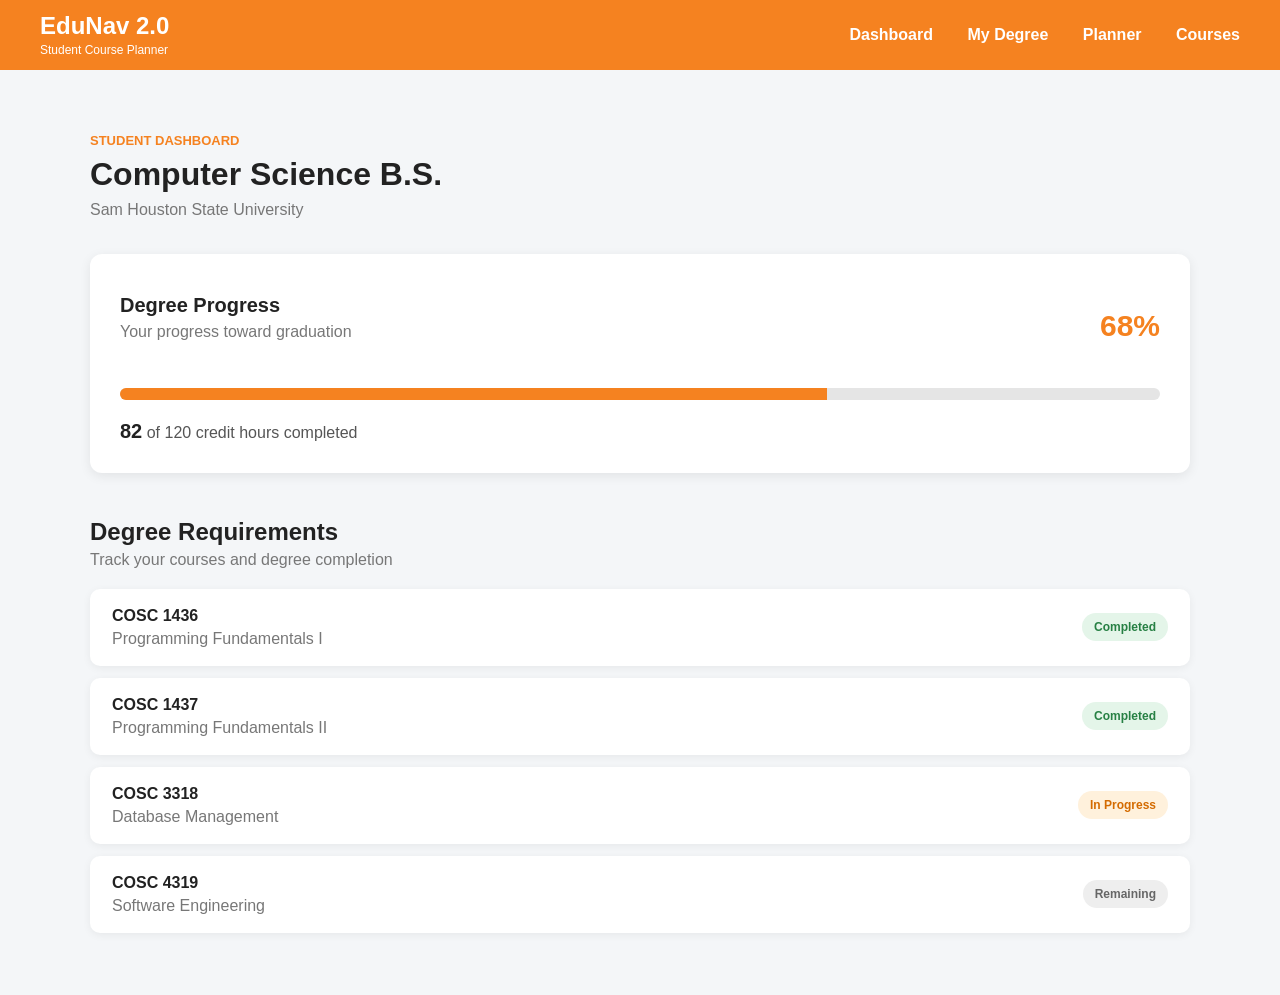
==== index.html @ 0a09f998 "Initial EduNav 2.0 frontend" ====
<!DOCTYPE html>
<html>
<head>
    <title>EduNav 2.0</title>
    <link rel="stylesheet" href="style.css">
<head>
<body>
<header class="navbar">

    <div class="logo">
        <h1>EduNav 2.0</h1>
        <span>Student Course Planner</span>
    </div>

    <nav>
        <a href="#">Dashboard</a>
        <a href="#">My Degree</a>
        <a href="planner.html">Planner</a>
        <a href="#">Courses</a>
    </nav>

</header>
<main class="dashboard">

    <section class="welcome">
        <p>STUDENT DASHBOARD</p>
        <h2>Computer Science B.S.</h2>
        <span>Sam Houston State University</span>
    </section>

    <section class="progress-card">

        <div class="progress-header">
            <div>
                <h3>Degree Progress</h3>
                <p>Your progress toward graduation</p>
            </div>

            <h2>68%</h2>
        </div>

        <div class="progress-bar">
            <div class="progress-fill"></div>
        </div>

        <div class="credit-info">
            <strong>82</strong> of 120 credit hours completed
        </div>

    </section>
    <section class="requirements">

    <div class="section-title">
        <h2>Degree Requirements</h2>
        <p>Track your courses and degree completion</p>
    </div>

    <div class="course-list">

        <div class="course completed">
            <div>
                <h3>COSC 1436</h3>
                <p>Programming Fundamentals I</p>
            </div>
            <span>Completed</span>
        </div>

        <div class="course completed">
            <div>
                <h3>COSC 1437</h3>
                <p>Programming Fundamentals II</p>
            </div>
            <span>Completed</span>
        </div>

        <div class="course in-progress">
            <div>
                <h3>COSC 3318</h3>
                <p>Database Management</p>
            </div>
            <span>In Progress</span>
        </div>

        <div class="course remaining">
            <div>
                <h3>COSC 4319</h3>
                <p>Software Engineering</p>
            </div>
            <span>Remaining</span>
        </div>

    </div>

</section>

</main>

</body>
</html>
---- style.css ----
body {
    margin: 0;
    font-family: Arial, sans-serif;
    background-color: #f4f6f8;
    color: #222222;
}
.navbar {
    height: 70px;
    background-color: #f58220;
    display: flex;
    align-items: center;
    justify-content: space-between;
    padding: 0 40px;
}

.logo h1 {
    margin: 0;
    font-size: 24px;
    color: white;
}

.logo span {
    color: white;
    font-size: 12px;
}

nav a {
    color: white;
    text-decoration: none;
    margin-left: 30px;
    font-weight: bold;
}

nav a:hover {
    text-decoration: underline;
}
.dashboard {
    max-width: 1100px;
    margin: 0 auto;
    padding: 50px 40px;
}

.welcome p {
    color: #f58220;
    font-size: 13px;
    font-weight: bold;
    margin-bottom: 8px;
}

.welcome h2 {
    font-size: 32px;
    margin: 0;
}

.welcome span {
    color: #777;
    display: block;
    margin-top: 8px;
}

.progress-card {
    background-color: white;
    margin-top: 35px;
    padding: 30px;
    border-radius: 12px;
    box-shadow: 0 3px 12px rgba(0, 0, 0, 0.08);
}

.progress-header {
    display: flex;
    justify-content: space-between;
    align-items: center;
}

.progress-header h3 {
    margin: 0;
    font-size: 20px;
}

.progress-header p {
    color: #777;
    margin-top: 6px;
}

.progress-header h2 {
    color: #f58220;
    font-size: 30px;
}

.progress-bar {
    width: 100%;
    height: 12px;
    background-color: #e5e5e5;
    border-radius: 10px;
    overflow: hidden;
    margin: 20px 0;
}

.progress-fill {
    width: 68%;
    height: 100%;
    background-color: #f58220;
}

.credit-info {
    color: #555;
}

.credit-info strong {
    color: #222;
    font-size: 20px;
}
.requirements {
    margin-top: 45px;
}

.section-title h2 {
    margin-bottom: 5px;
}

.section-title p {
    margin-top: 0;
    color: #777;
}

.course-list {
    margin-top: 20px;
}

.course {
    background-color: white;
    padding: 18px 22px;
    margin-bottom: 12px;
    border-radius: 10px;

    display: flex;
    justify-content: space-between;
    align-items: center;

    box-shadow: 0 2px 8px rgba(0, 0, 0, 0.06);
}

.course h3 {
    margin: 0;
    font-size: 16px;
}

.course p {
    margin: 5px 0 0;
    color: #777;
}

.course span {
    padding: 7px 12px;
    border-radius: 20px;
    font-size: 12px;
    font-weight: bold;
}

.completed span {
    background-color: #e4f5e9;
    color: #278044;
}

.in-progress span {
    background-color: #fff1dc;
    color: #d46b00;
}

.remaining span {
    background-color: #eeeeee;
    color: #666666;
}
.semester-card {
    background-color: white;
    margin-top: 35px;
    padding: 30px;
    border-radius: 12px;
    box-shadow: 0 3px 12px rgba(0, 0, 0, 0.08);
}

.semester-header {
    display: flex;
    justify-content: space-between;
    align-items: center;
    margin-bottom: 25px;
}

.semester-header h2 {
    margin: 0;
}

.semester-header p {
    color: #777;
    margin-top: 5px;
}

.semester-credits {
    text-align: right;
}

.semester-credits strong {
    display: block;
    color: #f58220;
    font-size: 28px;
}

.semester-credits span {
    color: #777;
    font-size: 12px;
}

.planned-course {
    border: 1px solid #e5e5e5;
    padding: 16px 18px;
    border-radius: 8px;
    margin-bottom: 12px;

    display: flex;
    justify-content: space-between;
    align-items: center;
}

.planned-course h3 {
    margin: 0;
    font-size: 16px;
}

.planned-course p {
    margin: 5px 0 0;
    color: #777;
}

.planned-course > span {
    color: #555;
    font-size: 13px;
}

.add-course-button {
    margin-top: 15px;
    background-color: #f58220;
    color: white;
    border: none;
    padding: 12px 20px;
    border-radius: 7px;
    font-size: 14px;
    font-weight: bold;
    cursor: pointer;
}

.add-course-button:hover {
    background-color: #d96d0b;
}
.course-selector {
    display: none;
    margin-top: 20px;
    padding: 20px;
    background-color: #f7f7f7;
    border: 1px solid #dddddd;
    border-radius: 8px;
}

.course-selector h3 {
    margin-top: 0;
}

.course-selector p {
    color: #777;
}

.course-selector select {
    width: 100%;
    padding: 12px;
    border: 1px solid #cccccc;
    border-radius: 6px;
    font-size: 14px;
    margin-bottom: 15px;
}
.course-selector #confirmCourseButton {
    background-color: #f58220;
    color: white;
    border: none;
    padding: 11px 18px;
    border-radius: 6px;
    font-weight: bold;
    cursor: pointer;
    display: block;
}
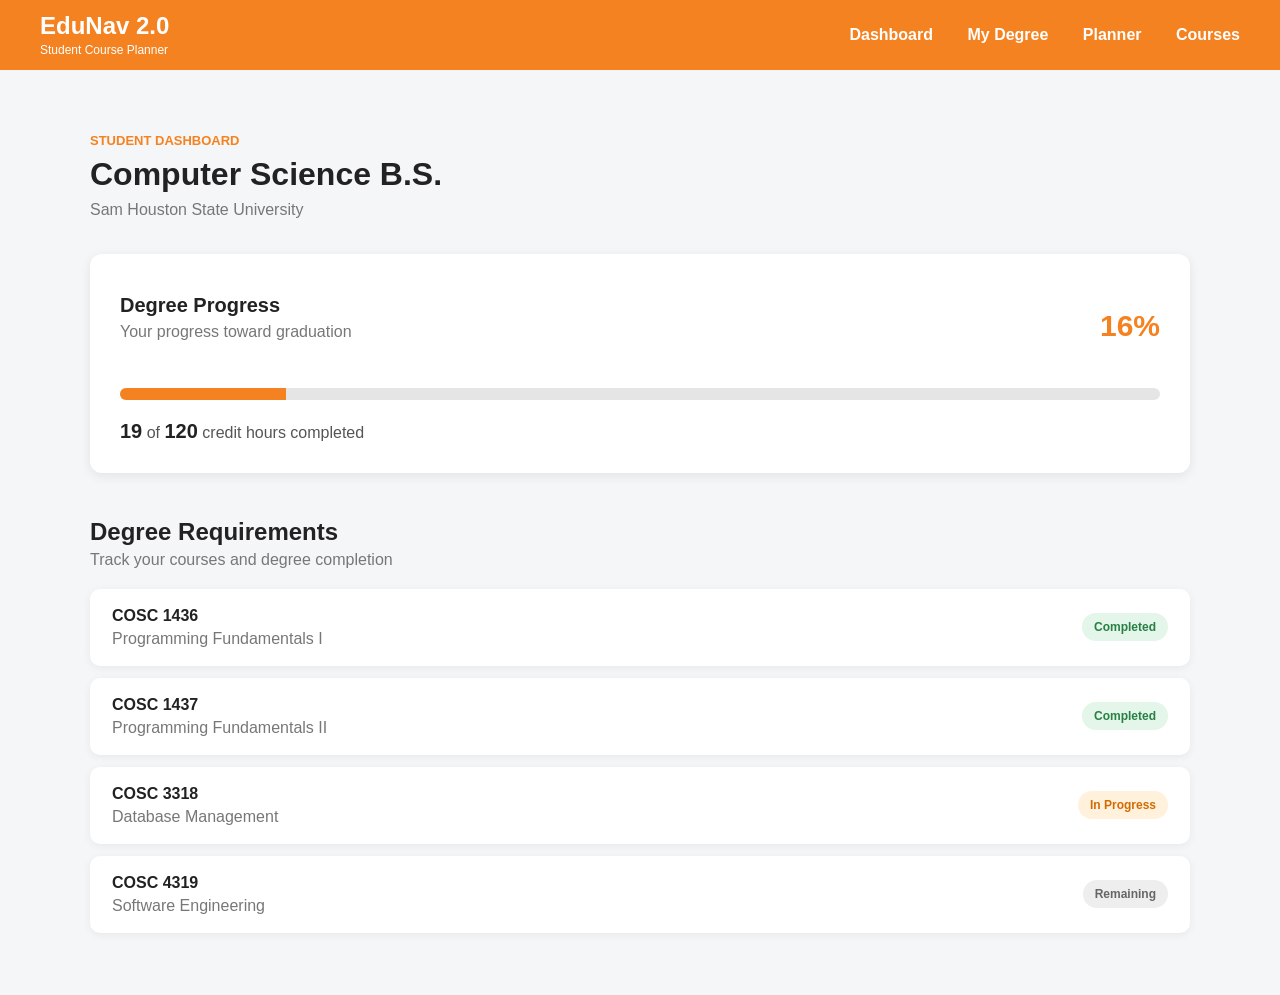
==== commit cde138a9: "Update EduNav 2.0 frontend with all completed features" ====
--- a/index.html
+++ b/index.html
@@ -1,10 +1,15 @@
 <!DOCTYPE html>
-<html>
+<html lang="en">
+
 <head>
+    <meta charset="UTF-8">
+    <meta name="viewport" content="width=device-width, initial-scale=1.0">
     <title>EduNav 2.0</title>
     <link rel="stylesheet" href="style.css">
-<head>
+</head>
+
 <body>
+
 <header class="navbar">
 
     <div class="logo">
@@ -13,14 +18,17 @@
     </div>
 
     <nav>
-        <a href="#">Dashboard</a>
-        <a href="#">My Degree</a>
+        <a href="index.html">Dashboard</a>
+        <a href="degree.html">My Degree</a>
         <a href="planner.html">Planner</a>
-        <a href="#">Courses</a>
+        <a href="courses.html">Courses</a>
     </nav>
 
 </header>
+
 <main class="dashboard">
+
+    <!-- WELCOME SECTION -->
 
     <section class="welcome">
         <p>STUDENT DASHBOARD</p>
@@ -28,72 +36,116 @@
         <span>Sam Houston State University</span>
     </section>
 
+
+    <!-- DEGREE PROGRESS -->
+
     <section class="progress-card">
 
         <div class="progress-header">
+
             <div>
                 <h3>Degree Progress</h3>
                 <p>Your progress toward graduation</p>
             </div>
 
-            <h2>68%</h2>
+            <h2 id="dashboardProgressPercent">68%</h2>
+
         </div>
 
         <div class="progress-bar">
-            <div class="progress-fill"></div>
+
+            <div
+                class="progress-fill"
+                id="dashboardProgressFill"
+                style="width: 68%;">
+            </div>
+
         </div>
 
         <div class="credit-info">
-            <strong>82</strong> of 120 credit hours completed
+
+            <strong id="dashboardCompletedCredits">82</strong>
+            of
+            <strong id="dashboardRequiredCredits">120</strong>
+            credit hours completed
+
         </div>
 
     </section>
+
+
+    <!-- DEGREE REQUIREMENTS -->
+
     <section class="requirements">
 
-    <div class="section-title">
-        <h2>Degree Requirements</h2>
-        <p>Track your courses and degree completion</p>
-    </div>
-
-    <div class="course-list">
-
-        <div class="course completed">
-            <div>
-                <h3>COSC 1436</h3>
-                <p>Programming Fundamentals I</p>
-            </div>
-            <span>Completed</span>
+        <div class="section-title">
+            <h2>Degree Requirements</h2>
+            <p>Track your courses and degree completion</p>
         </div>
 
-        <div class="course completed">
-            <div>
-                <h3>COSC 1437</h3>
-                <p>Programming Fundamentals II</p>
+        <div class="course-list">
+
+            <div class="course completed">
+
+                <div>
+                    <h3>COSC 1436</h3>
+                    <p>Programming Fundamentals I</p>
+                </div>
+
+                <span>Completed</span>
+
             </div>
-            <span>Completed</span>
+
+
+            <div class="course completed">
+
+                <div>
+                    <h3>COSC 1437</h3>
+                    <p>Programming Fundamentals II</p>
+                </div>
+
+                <span>Completed</span>
+
+            </div>
+
+
+            <div class="course in-progress">
+
+                <div>
+                    <h3>COSC 3318</h3>
+                    <p>Database Management</p>
+                </div>
+
+                <span>In Progress</span>
+
+            </div>
+
+
+            <div class="course remaining">
+
+                <div>
+                    <h3>COSC 4319</h3>
+                    <p>Software Engineering</p>
+                </div>
+
+                <span>Remaining</span>
+
+            </div>
+
         </div>
 
-        <div class="course in-progress">
-            <div>
-                <h3>COSC 3318</h3>
-                <p>Database Management</p>
-            </div>
-            <span>In Progress</span>
-        </div>
-
-        <div class="course remaining">
-            <div>
-                <h3>COSC 4319</h3>
-                <p>Software Engineering</p>
-            </div>
-            <span>Remaining</span>
-        </div>
-
-    </div>
-
-</section>
+    </section>
 
 </main>
 
+
+<!-- SHARED STUDENT DATA -->
+
+<script src="student-data.js"></script>
+
+<!-- DASHBOARD FUNCTIONALITY -->
+
+<script src="dashboard.js"></script>
+
 </body>
 </html>
--- a/style.css
+++ b/style.css
@@ -286,3 +286,1042 @@
     cursor: pointer;
     display: block;
 }
+/* =====================================
+   EDUNAV 2.0 - SEMESTER PLANNER
+===================================== */
+
+
+/* PLANNER ACTION BUTTONS */
+
+.planner-actions {
+    display: flex;
+    gap: 15px;
+    margin-top: 30px;
+    flex-wrap: wrap;
+}
+
+.planner-actions button {
+    padding: 12px 20px;
+    border: none;
+    border-radius: 7px;
+    font-weight: bold;
+    font-size: 14px;
+    cursor: pointer;
+}
+
+#addSemesterButton {
+    background-color: #f58220;
+    color: white;
+}
+
+#addSemesterButton:hover {
+    background-color: #d96d0b;
+}
+
+.reset-button {
+    background-color: #e5e7eb;
+    color: #333;
+}
+
+
+/* SEMESTER CARD */
+
+.semester-card {
+    background-color: white;
+    margin-top: 30px;
+    padding: 30px;
+    border-radius: 12px;
+    box-shadow: 0 3px 12px rgba(0,0,0,0.08);
+}
+
+.semester-header {
+    display: flex;
+    justify-content: space-between;
+    align-items: center;
+    margin-bottom: 25px;
+}
+
+.semester-header h2 {
+    margin: 0;
+}
+
+.semester-header p {
+    color: #777;
+    margin-top: 5px;
+}
+
+.semester-credits {
+    text-align: right;
+}
+
+.semester-credits strong {
+    display: block;
+    color: #f58220;
+    font-size: 28px;
+}
+
+.semester-credits span {
+    color: #777;
+    font-size: 12px;
+}
+
+
+/* COURSE CARDS */
+
+.planned-course {
+    border: 1px solid #e5e5e5;
+    padding: 16px 18px;
+    border-radius: 8px;
+    margin-bottom: 12px;
+
+    display: flex;
+    justify-content: space-between;
+    align-items: center;
+    gap: 15px;
+}
+
+.planned-course h3 {
+    margin: 0;
+    font-size: 16px;
+}
+
+.planned-course p {
+    margin: 5px 0 0;
+    color: #777;
+}
+
+.course-right {
+    display: flex;
+    align-items: center;
+    gap: 20px;
+}
+
+.course-right span {
+    color: #555;
+    font-size: 13px;
+}
+
+.remove-course-button {
+    background-color: #fee2e2;
+    color: #dc2626;
+    border: none;
+    border-radius: 6px;
+    padding: 8px 12px;
+    cursor: pointer;
+    font-weight: bold;
+}
+
+.remove-course-button:hover {
+    background-color: #fecaca;
+}
+
+
+/* SEMESTER BUTTONS */
+
+.semester-buttons {
+    display: flex;
+    gap: 12px;
+    margin-top: 20px;
+    flex-wrap: wrap;
+}
+
+.add-course-button {
+    background-color: #f58220;
+    color: white;
+    border: none;
+    padding: 12px 20px;
+    border-radius: 7px;
+    font-size: 14px;
+    font-weight: bold;
+    cursor: pointer;
+}
+
+.add-course-button:hover {
+    background-color: #d96d0b;
+}
+
+.delete-semester-button {
+    background-color: #fee2e2;
+    color: #dc2626;
+    border: none;
+    padding: 12px 20px;
+    border-radius: 7px;
+    font-weight: bold;
+    cursor: pointer;
+}
+
+.delete-semester-button:hover {
+    background-color: #fecaca;
+}
+
+
+/* EMPTY SEMESTER MESSAGE */
+
+.empty-semester {
+    padding: 20px;
+    text-align: center;
+    color: #888;
+    border: 1px dashed #ddd;
+    border-radius: 8px;
+}
+
+
+/* MODAL BACKGROUND */
+
+.modal-overlay {
+    display: none;
+    position: fixed;
+    inset: 0;
+
+    background-color: rgba(0, 0, 0, 0.5);
+
+    justify-content: center;
+    align-items: center;
+
+    z-index: 1000;
+    padding: 20px;
+    box-sizing: border-box;
+}
+
+
+/* MODAL BOX */
+
+.modal-content {
+    background-color: white;
+    padding: 30px;
+    border-radius: 12px;
+
+    width: 100%;
+    max-width: 450px;
+
+    box-shadow: 0 10px 30px rgba(0,0,0,0.2);
+}
+
+.modal-header {
+    display: flex;
+    justify-content: space-between;
+    align-items: center;
+}
+
+.modal-header h2 {
+    margin: 0;
+}
+
+.close-modal {
+    background: none;
+    border: none;
+    font-size: 28px;
+    cursor: pointer;
+    color: #777;
+}
+
+.modal-content p {
+    color: #777;
+    margin: 15px 0 25px;
+}
+
+.modal-content label {
+    display: block;
+    margin-bottom: 10px;
+    font-weight: bold;
+}
+
+.modal-content select {
+    width: 100%;
+    padding: 12px;
+    border: 1px solid #ddd;
+    border-radius: 7px;
+    font-size: 14px;
+    box-sizing: border-box;
+}
+
+
+/* MODAL BUTTONS */
+
+.modal-actions {
+    display: flex;
+    justify-content: flex-end;
+    gap: 12px;
+    margin-top: 25px;
+}
+
+.modal-actions button {
+    padding: 12px 18px;
+    border: none;
+    border-radius: 7px;
+    cursor: pointer;
+    font-weight: bold;
+}
+
+.cancel-button {
+    background-color: #e5e7eb;
+    color: #333;
+}
+
+.confirm-button {
+    background-color: #f58220;
+    color: white;
+}
+
+.confirm-button:hover {
+    background-color: #d96d0b;
+}
+
+
+/* RESPONSIVE LAYOUT */
+
+@media (max-width: 600px) {
+
+    .semester-header {
+        align-items: flex-start;
+        gap: 15px;
+    }
+
+    .planned-course {
+        flex-direction: column;
+        align-items: flex-start;
+    }
+
+    .course-right {
+        width: 100%;
+        justify-content: space-between;
+    }
+
+}/* ADD SEMESTER FORM */
+
+.add-semester-form {
+    display: none;
+    background-color: white;
+    padding: 25px;
+    margin-top: 25px;
+    border-radius: 12px;
+    box-shadow: 0 3px 12px rgba(0,0,0,0.08);
+}
+
+.add-semester-form h3 {
+    margin-top: 0;
+}
+
+.add-semester-form label {
+    display: block;
+    margin-top: 15px;
+    margin-bottom: 8px;
+    font-weight: bold;
+}
+
+.add-semester-form select,
+.add-semester-form input {
+    width: 100%;
+    padding: 12px;
+    border: 1px solid #ddd;
+    border-radius: 7px;
+    box-sizing: border-box;
+}
+
+.semester-form-buttons {
+    display: flex;
+    gap: 12px;
+    margin-top: 20px;
+}
+
+.semester-form-buttons button {
+    padding: 12px 18px;
+    border: none;
+    border-radius: 7px;
+    cursor: pointer;
+    font-weight: bold;
+}
+
+#createSemesterButton {
+    background-color: #f58220;
+    color: white;
+}
+
+#cancelSemesterButton {
+    background-color: #e5e7eb;
+    color: #333;
+}/* ==========================================
+   EDUNAV 2.0 - COURSE CATALOG
+========================================== */
+
+.catalog-controls {
+    background: white;
+    padding: 28px;
+    margin-top: 30px;
+    border-radius: 12px;
+    box-shadow: 0 3px 12px rgba(0,0,0,0.08);
+}
+
+.catalog-controls label {
+    display: block;
+    font-size: 13px;
+    font-weight: bold;
+    margin-bottom: 9px;
+}
+
+.catalog-search input {
+    width: 100%;
+    padding: 14px 16px;
+    border: 1px solid #dddddd;
+    border-radius: 8px;
+    font-size: 15px;
+    box-sizing: border-box;
+}
+
+.catalog-search input:focus,
+.catalog-filters select:focus {
+    outline: 2px solid #f58220;
+    outline-offset: 1px;
+}
+
+.catalog-filters {
+    display: grid;
+    grid-template-columns: repeat(3, minmax(0, 1fr));
+    gap: 18px;
+    margin-top: 22px;
+}
+
+.catalog-filters select {
+    width: 100%;
+    padding: 12px;
+    border: 1px solid #dddddd;
+    border-radius: 7px;
+    background: white;
+    font-size: 14px;
+}
+
+.catalog-results {
+    margin-top: 32px;
+}
+
+.catalog-results-header {
+    display: flex;
+    justify-content: space-between;
+    align-items: center;
+    gap: 15px;
+    margin-bottom: 18px;
+}
+
+.catalog-results-header h3 {
+    margin: 0;
+    font-size: 21px;
+}
+
+.catalog-results-header span {
+    color: #777;
+    font-size: 14px;
+}
+
+.catalog-course-card {
+    display: flex;
+    justify-content: space-between;
+    align-items: center;
+    gap: 25px;
+    background: white;
+    border: 1px solid #e5e7eb;
+    border-radius: 10px;
+    padding: 22px 25px;
+    margin-bottom: 14px;
+    box-shadow: 0 2px 8px rgba(0,0,0,0.04);
+}
+
+.catalog-course-code {
+    color: #f58220;
+    font-weight: bold;
+    font-size: 14px;
+    margin-bottom: 6px;
+}
+
+.catalog-course-card h4 {
+    font-size: 18px;
+    margin: 0 0 9px;
+}
+
+.catalog-course-card p {
+    color: #777;
+    font-size: 14px;
+    line-height: 1.5;
+    margin: 0;
+}
+
+.catalog-course-actions {
+    display: flex;
+    flex-direction: column;
+    align-items: flex-end;
+    gap: 12px;
+    flex-shrink: 0;
+}
+
+.catalog-credit-label {
+    color: #555;
+    font-size: 13px;
+}
+
+.catalog-status {
+    display: inline-block;
+    padding: 6px 11px;
+    border-radius: 20px;
+    font-size: 12px;
+    font-weight: bold;
+}
+
+.catalog-status.completed {
+    background: #dcfce7;
+    color: #166534;
+}
+
+.catalog-status.in-progress {
+    background: #fef3c7;
+    color: #92400e;
+}
+
+.catalog-status.not-started {
+    background: #e5e7eb;
+    color: #555;
+}
+
+.catalog-details-button {
+    background: #f58220;
+    color: white;
+    border: none;
+    padding: 10px 16px;
+    border-radius: 7px;
+    font-weight: bold;
+    cursor: pointer;
+}
+
+.catalog-details-button:hover {
+    background: #d96d0b;
+}
+
+.catalog-empty {
+    padding: 40px;
+    background: white;
+    border: 1px dashed #dddddd;
+    border-radius: 10px;
+    color: #777;
+    text-align: center;
+}
+
+.catalog-empty[hidden] {
+    display: none;
+}
+
+/* COURSE DETAILS WINDOW */
+
+.catalog-modal {
+    position: fixed;
+    inset: 0;
+    background: rgba(0,0,0,0.55);
+    display: flex;
+    justify-content: center;
+    align-items: center;
+    z-index: 2000;
+    padding: 20px;
+    box-sizing: border-box;
+}
+
+.catalog-modal[hidden] {
+    display: none;
+}
+
+.catalog-modal-content {
+    background: white;
+    border-radius: 12px;
+    padding: 30px;
+    width: 100%;
+    max-width: 520px;
+    max-height: 85vh;
+    overflow-y: auto;
+    box-sizing: border-box;
+    box-shadow: 0 12px 35px rgba(0,0,0,0.2);
+}
+
+.catalog-modal-header {
+    display: flex;
+    justify-content: space-between;
+    align-items: center;
+}
+
+.catalog-modal-header h2 {
+    color: #f58220;
+    margin: 0;
+}
+
+.catalog-close-button {
+    background: transparent;
+    border: none;
+    font-size: 28px;
+    color: #777;
+    cursor: pointer;
+}
+
+.catalog-modal-content h3 {
+    margin: 15px 0;
+}
+
+#detailCourseDescription {
+    color: #666;
+    line-height: 1.6;
+    margin-bottom: 25px;
+}
+
+.catalog-detail-row {
+    display: flex;
+    justify-content: space-between;
+    gap: 20px;
+    padding: 14px 0;
+    border-bottom: 1px solid #eeeeee;
+    font-size: 14px;
+}
+
+.catalog-detail-row span {
+    text-align: right;
+    color: #666;
+}
+
+.catalog-done-button {
+    margin-top: 25px;
+    width: 100%;
+    background: #f58220;
+    color: white;
+    border: none;
+    padding: 13px;
+    border-radius: 7px;
+    font-weight: bold;
+    cursor: pointer;
+}
+
+@media (max-width: 700px) {
+    .catalog-filters {
+        grid-template-columns: 1fr;
+    }
+
+    .catalog-course-card {
+        flex-direction: column;
+        align-items: flex-start;
+    }
+
+    .catalog-course-actions {
+        flex-direction: row;
+        align-items: center;
+        flex-wrap: wrap;
+        width: 100%;
+    }
+
+    .catalog-results-header {
+        align-items: flex-start;
+        flex-direction: column;
+    }
+}
+/* ==========================================
+   EDUNAV 2.0 - MY DEGREE PAGE
+========================================== */
+
+
+/* DEGREE OVERVIEW */
+
+.degree-overview {
+    background: white;
+    margin-top: 30px;
+    padding: 30px;
+    border-radius: 12px;
+    box-shadow: 0 3px 12px rgba(0,0,0,0.08);
+}
+
+.degree-overview-header {
+    display: flex;
+    justify-content: space-between;
+    align-items: flex-start;
+    gap: 25px;
+    margin-bottom: 35px;
+}
+
+.degree-label {
+    color: #f58220;
+    font-size: 12px;
+    font-weight: bold;
+    margin: 0 0 10px;
+}
+
+.degree-overview-header h2 {
+    margin: 0;
+    font-size: 26px;
+}
+
+.degree-university {
+    color: #777;
+    margin-top: 8px;
+}
+
+.degree-program-select {
+    min-width: 230px;
+}
+
+.degree-program-select label {
+    display: block;
+    font-size: 13px;
+    font-weight: bold;
+    margin-bottom: 9px;
+}
+
+.degree-program-select select {
+    width: 100%;
+    padding: 12px;
+    border: 1px solid #ddd;
+    border-radius: 7px;
+    background: white;
+}
+
+.degree-progress-header {
+    display: flex;
+    justify-content: space-between;
+    align-items: center;
+    margin-bottom: 12px;
+}
+
+.degree-progress-header h3 {
+    margin: 0;
+    font-size: 17px;
+}
+
+.degree-progress-header strong {
+    color: #f58220;
+    font-size: 23px;
+}
+
+.degree-progress-track {
+    height: 13px;
+    background: #e5e7eb;
+    border-radius: 20px;
+    overflow: hidden;
+}
+
+.degree-progress-fill {
+    width: 0;
+    height: 100%;
+    background: #f58220;
+    border-radius: 20px;
+    transition: width 0.3s ease;
+}
+
+.degree-progress-description {
+    color: #777;
+    font-size: 14px;
+    margin-top: 12px;
+}
+
+.degree-demo-note {
+    font-size: 12px;
+    color: #9a6700;
+    background: #fff7ed;
+    border: 1px solid #fed7aa;
+    padding: 10px 12px;
+    border-radius: 7px;
+    margin-top: 18px;
+}
+
+
+/* DEGREE STATISTICS */
+
+.degree-stats {
+    display: grid;
+    grid-template-columns: repeat(4, minmax(0, 1fr));
+    gap: 18px;
+    margin-top: 25px;
+}
+
+.degree-stat-card {
+    background: white;
+    padding: 24px;
+    border-radius: 10px;
+    box-shadow: 0 3px 12px rgba(0,0,0,0.06);
+}
+
+.degree-stat-card p {
+    margin: 0;
+    color: #777;
+    font-size: 13px;
+}
+
+.degree-stat-card h2 {
+    margin: 12px 0 0;
+    font-size: 30px;
+    color: #f58220;
+}
+
+
+/* DEGREE REQUIREMENTS */
+
+.degree-requirements-section {
+    margin-top: 35px;
+}
+
+.degree-section-heading {
+    display: flex;
+    justify-content: space-between;
+    align-items: center;
+    gap: 20px;
+    margin-bottom: 20px;
+}
+
+.degree-section-heading h2 {
+    margin: 0;
+    font-size: 24px;
+}
+
+.degree-section-heading p {
+    color: #777;
+    margin: 8px 0 0;
+    font-size: 14px;
+}
+
+.degree-reset-button {
+    background: #e5e7eb;
+    color: #333;
+    border: none;
+    border-radius: 7px;
+    padding: 12px 18px;
+    font-weight: bold;
+    cursor: pointer;
+    flex-shrink: 0;
+}
+
+.degree-reset-button:hover {
+    background: #d1d5db;
+}
+
+
+/* SEARCH AND FILTERS */
+
+.degree-controls {
+    background: white;
+    padding: 25px;
+    border-radius: 12px;
+    box-shadow: 0 3px 12px rgba(0,0,0,0.06);
+}
+
+.degree-controls label {
+    display: block;
+    font-size: 13px;
+    font-weight: bold;
+    margin-bottom: 9px;
+}
+
+.degree-search input {
+    width: 100%;
+    padding: 13px 15px;
+    border: 1px solid #ddd;
+    border-radius: 7px;
+    box-sizing: border-box;
+}
+
+.degree-filter-grid {
+    display: grid;
+    grid-template-columns: repeat(2, minmax(0, 1fr));
+    gap: 18px;
+    margin-top: 20px;
+}
+
+.degree-filter-grid select {
+    width: 100%;
+    padding: 12px;
+    border: 1px solid #ddd;
+    border-radius: 7px;
+    background: white;
+}
+
+
+/* REQUIREMENTS LIST */
+
+.degree-list-header {
+    display: flex;
+    justify-content: space-between;
+    align-items: center;
+    margin: 30px 0 18px;
+}
+
+.degree-list-header h3 {
+    margin: 0;
+    font-size: 20px;
+}
+
+.degree-list-header span {
+    color: #777;
+    font-size: 13px;
+}
+
+.degree-requirement-card {
+    background: white;
+    padding: 20px 24px;
+    margin-bottom: 13px;
+    border: 1px solid #e5e7eb;
+    border-radius: 10px;
+    display: flex;
+    justify-content: space-between;
+    align-items: center;
+    gap: 20px;
+}
+
+.degree-course-code {
+    color: #f58220;
+    font-size: 13px;
+    font-weight: bold;
+    margin-bottom: 7px;
+}
+
+.degree-requirement-card h3 {
+    margin: 0;
+    font-size: 17px;
+}
+
+.degree-requirement-card p {
+    margin: 7px 0 0;
+    color: #777;
+    font-size: 13px;
+}
+
+.degree-course-actions {
+    display: flex;
+    align-items: center;
+    gap: 15px;
+    flex-wrap: wrap;
+    justify-content: flex-end;
+}
+
+.degree-credit-label {
+    font-size: 13px;
+    color: #555;
+    white-space: nowrap;
+}
+
+.degree-status-badge {
+    display: inline-block;
+    padding: 7px 12px;
+    border-radius: 20px;
+    font-size: 12px;
+    font-weight: bold;
+    white-space: nowrap;
+}
+
+.degree-completed {
+    background: #dcfce7;
+    color: #166534;
+}
+
+.degree-in-progress {
+    background: #fef3c7;
+    color: #92400e;
+}
+
+.degree-not-started {
+    background: #e5e7eb;
+    color: #555;
+}
+
+.degree-status-select {
+    padding: 9px;
+    border: 1px solid #ddd;
+    border-radius: 7px;
+    background: white;
+    cursor: pointer;
+}
+
+.degree-empty-state {
+    padding: 35px;
+    background: white;
+    border: 1px dashed #ddd;
+    border-radius: 10px;
+    color: #777;
+    text-align: center;
+}
+
+.degree-empty-state[hidden] {
+    display: none;
+}
+
+
+/* GRADUATION SUMMARY */
+
+.degree-summary {
+    background: white;
+    padding: 30px;
+    border-radius: 12px;
+    margin: 35px 0;
+    box-shadow: 0 3px 12px rgba(0,0,0,0.08);
+}
+
+.degree-summary h2 {
+    margin: 0;
+}
+
+.degree-summary > p {
+    color: #777;
+    margin: 10px 0 25px;
+}
+
+.degree-summary-grid {
+    display: grid;
+    grid-template-columns: repeat(3, minmax(0, 1fr));
+    gap: 20px;
+}
+
+.degree-summary-grid > div {
+    background: #f7f7f7;
+    padding: 20px;
+    border-radius: 8px;
+}
+
+.degree-summary-grid span {
+    display: block;
+    color: #777;
+    font-size: 13px;
+}
+
+.degree-summary-grid strong {
+    display: block;
+    margin-top: 10px;
+    font-size: 25px;
+    color: #f58220;
+}
+
+
+/* RESPONSIVE DESIGN */
+
+@media (max-width: 800px) {
+
+    .degree-overview-header,
+    .degree-section-heading {
+        flex-direction: column;
+        align-items: stretch;
+    }
+
+    .degree-stats {
+        grid-template-columns: repeat(2, minmax(0, 1fr));
+    }
+
+    .degree-requirement-card {
+        flex-direction: column;
+        align-items: flex-start;
+    }
+
+    .degree-course-actions {
+        justify-content: flex-start;
+    }
+
+}
+
+@media (max-width: 500px) {
+
+    .degree-stats,
+    .degree-filter-grid,
+    .degree-summary-grid {
+        grid-template-columns: 1fr;
+    }
+
+    .degree-overview,
+    .degree-summary {
+        padding: 20px;
+    }
+
+}
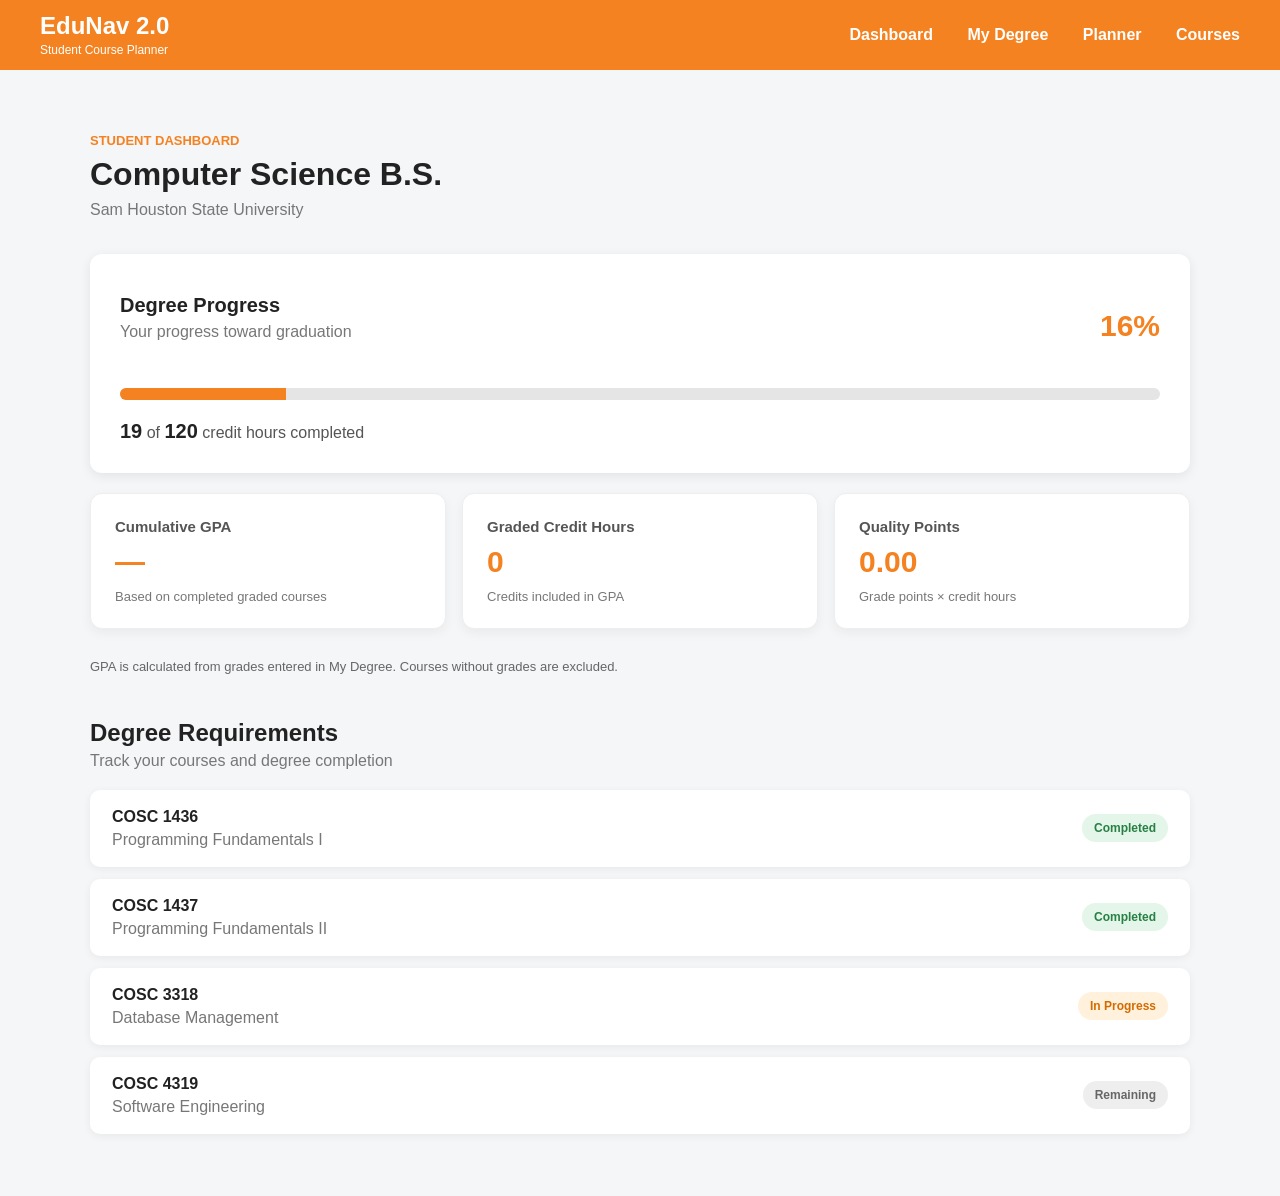
==== commit 7db3e17f: "Integrate cumulative GPA into dashboard" ====
--- a/index.html
+++ b/index.html
@@ -1,151 +1,240 @@
+
 <!DOCTYPE html>
 <html lang="en">
 
 <head>
     <meta charset="UTF-8">
     <meta name="viewport" content="width=device-width, initial-scale=1.0">
+
     <title>EduNav 2.0</title>
+
     <link rel="stylesheet" href="style.css">
+
+    <style>
+        /* ======================================
+           DASHBOARD GPA ADDITIONS
+        ====================================== */
+
+        .dashboard-gpa-section {
+            display: grid;
+            grid-template-columns: repeat(
+                auto-fit,
+                minmax(200px, 1fr)
+            );
+            gap: 16px;
+            margin-top: 20px;
+            margin-bottom: 30px;
+        }
+
+        .dashboard-gpa-card {
+            background: white;
+            padding: 24px;
+            border-radius: 12px;
+            box-shadow: 0 4px 12px rgba(0, 0, 0, 0.05);
+            border: 1px solid #eeeeee;
+        }
+
+        .dashboard-gpa-card h3 {
+            margin: 0 0 10px;
+            font-size: 15px;
+            color: #555;
+        }
+
+        .dashboard-gpa-card h2 {
+            margin: 0;
+            font-size: 30px;
+            color: #f58220;
+        }
+
+        .dashboard-gpa-card p {
+            margin: 10px 0 0;
+            font-size: 13px;
+            color: #777;
+        }
+
+        .dashboard-gpa-note {
+            margin: 0 0 25px;
+            font-size: 13px;
+            color: #666;
+        }
+    </style>
 </head>
 
 <body>
 
-<header class="navbar">
-
-    <div class="logo">
-        <h1>EduNav 2.0</h1>
-        <span>Student Course Planner</span>
-    </div>
-
-    <nav>
-        <a href="index.html">Dashboard</a>
-        <a href="degree.html">My Degree</a>
-        <a href="planner.html">Planner</a>
-        <a href="courses.html">Courses</a>
-    </nav>
-
-</header>
-
-<main class="dashboard">
-
-    <!-- WELCOME SECTION -->
-
-    <section class="welcome">
-        <p>STUDENT DASHBOARD</p>
-        <h2>Computer Science B.S.</h2>
-        <span>Sam Houston State University</span>
-    </section>
-
-
-    <!-- DEGREE PROGRESS -->
-
-    <section class="progress-card">
-
-        <div class="progress-header">
-
-            <div>
-                <h3>Degree Progress</h3>
-                <p>Your progress toward graduation</p>
-            </div>
-
-            <h2 id="dashboardProgressPercent">68%</h2>
-
+    <!-- NAVIGATION -->
+
+    <header class="navbar">
+
+        <div class="logo">
+            <h1>EduNav 2.0</h1>
+            <span>Student Course Planner</span>
         </div>
 
-        <div class="progress-bar">
-
-            <div
-                class="progress-fill"
-                id="dashboardProgressFill"
-                style="width: 68%;">
-            </div>
-
-        </div>
-
-        <div class="credit-info">
-
-            <strong id="dashboardCompletedCredits">82</strong>
-            of
-            <strong id="dashboardRequiredCredits">120</strong>
-            credit hours completed
-
-        </div>
-
-    </section>
-
-
-    <!-- DEGREE REQUIREMENTS -->
-
-    <section class="requirements">
-
-        <div class="section-title">
-            <h2>Degree Requirements</h2>
-            <p>Track your courses and degree completion</p>
-        </div>
-
-        <div class="course-list">
-
-            <div class="course completed">
+        <nav>
+            <a href="index.html">Dashboard</a>
+            <a href="degree.html">My Degree</a>
+            <a href="planner.html">Planner</a>
+            <a href="courses.html">Courses</a>
+        </nav>
+
+    </header>
+
+    <main class="dashboard">
+
+        <!-- WELCOME SECTION -->
+
+        <section class="welcome">
+            <p>STUDENT DASHBOARD</p>
+            <h2>Computer Science B.S.</h2>
+            <span>Sam Houston State University</span>
+        </section>
+
+        <!-- DEGREE PROGRESS -->
+
+        <section class="progress-card">
+
+            <div class="progress-header">
 
                 <div>
-                    <h3>COSC 1436</h3>
-                    <p>Programming Fundamentals I</p>
-                </div>
-
-                <span>Completed</span>
-
-            </div>
-
-
-            <div class="course completed">
-
-                <div>
-                    <h3>COSC 1437</h3>
-                    <p>Programming Fundamentals II</p>
-                </div>
-
-                <span>Completed</span>
-
-            </div>
-
-
-            <div class="course in-progress">
-
-                <div>
-                    <h3>COSC 3318</h3>
-                    <p>Database Management</p>
-                </div>
-
-                <span>In Progress</span>
-
-            </div>
-
-
-            <div class="course remaining">
-
-                <div>
-                    <h3>COSC 4319</h3>
-                    <p>Software Engineering</p>
-                </div>
-
-                <span>Remaining</span>
-
-            </div>
-
-        </div>
-
-    </section>
-
-</main>
-
-
-<!-- SHARED STUDENT DATA -->
-
-<script src="student-data.js"></script>
-
-<!-- DASHBOARD FUNCTIONALITY -->
-
-<script src="dashboard.js"></script>
+                    <h3>Degree Progress</h3>
+                    <p>Your progress toward graduation</p>
+                </div>
+
+                <h2 id="dashboardProgressPercent">0%</h2>
+
+            </div>
+
+            <div class="progress-bar">
+
+                <div
+                    class="progress-fill"
+                    id="dashboardProgressFill"
+                    style="width: 0%;">
+                </div>
+
+            </div>
+
+            <div class="credit-info">
+
+                <strong id="dashboardCompletedCredits">0</strong>
+                of
+                <strong id="dashboardRequiredCredits">120</strong>
+                credit hours completed
+
+            </div>
+
+        </section>
+
+        <!-- GPA OVERVIEW -->
+
+        <section class="dashboard-gpa-section">
+
+            <div class="dashboard-gpa-card">
+
+                <h3>Cumulative GPA</h3>
+
+                <h2 id="dashboardGPA">—</h2>
+
+                <p>Based on completed graded courses</p>
+
+            </div>
+
+            <div class="dashboard-gpa-card">
+
+                <h3>Graded Credit Hours</h3>
+
+                <h2 id="dashboardGradedCredits">0</h2>
+
+                <p>Credits included in GPA</p>
+
+            </div>
+
+            <div class="dashboard-gpa-card">
+
+                <h3>Quality Points</h3>
+
+                <h2 id="dashboardQualityPoints">0.00</h2>
+
+                <p>Grade points × credit hours</p>
+
+            </div>
+
+        </section>
+
+        <p class="dashboard-gpa-note">
+            GPA is calculated from grades entered in
+            My Degree. Courses without grades are excluded.
+        </p>
+
+        <!-- DEGREE REQUIREMENTS -->
+
+        <section class="requirements">
+
+            <div class="section-title">
+                <h2>Degree Requirements</h2>
+                <p>Track your courses and degree completion</p>
+            </div>
+
+            <div class="course-list">
+
+                <div class="course completed">
+
+                    <div>
+                        <h3>COSC 1436</h3>
+                        <p>Programming Fundamentals I</p>
+                    </div>
+
+                    <span>Completed</span>
+
+                </div>
+
+                <div class="course completed">
+
+                    <div>
+                        <h3>COSC 1437</h3>
+                        <p>Programming Fundamentals II</p>
+                    </div>
+
+                    <span>Completed</span>
+
+                </div>
+
+                <div class="course in-progress">
+
+                    <div>
+                        <h3>COSC 3318</h3>
+                        <p>Database Management</p>
+                    </div>
+
+                    <span>In Progress</span>
+
+                </div>
+
+                <div class="course remaining">
+
+                    <div>
+                        <h3>COSC 4319</h3>
+                        <p>Software Engineering</p>
+                    </div>
+
+                    <span>Remaining</span>
+
+                </div>
+
+            </div>
+
+        </section>
+
+    </main>
+
+    <!-- SHARED STUDENT DATA -->
+
+    <script src="student-data.js"></script>
+
+    <!-- DASHBOARD FUNCTIONALITY -->
+
+    <script src="dashboard.js"></script>
 
 </body>
-</html>+</html>
